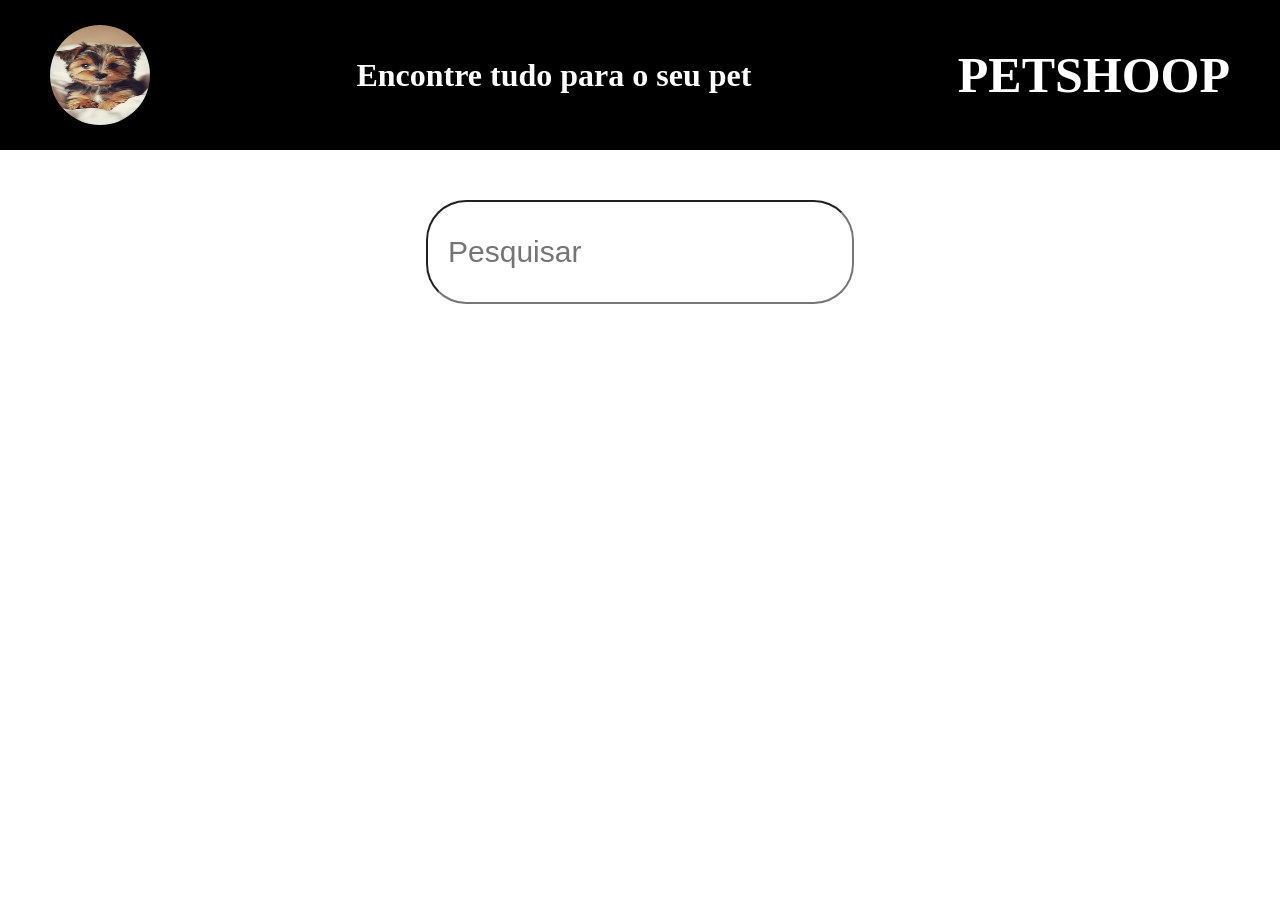
==== Aula_06/index.html @ faa31de3 "aula 06" ====
<!DOCTYPE html>
<html lang="pt-BR">
<head>
    <meta charset="UTF-8">
    <link rel="stylesheet" href="./styles.css">
    <title>Aula 06</title>
</head>

<body>
    <header class="menu">
        <img src="./img/filhote.png" alt="">

        <h1>Encontre tudo para o seu pet</h1>

        <p>Petshoop</p>
    </header>

    <div class="campo-pesquisa">
        <input type="text" placeholder="Pesquisar">
    </div>
    
</body>

</html>
---- Aula_06/styles.css ----
body{
    margin: 0px;
}

.menu{
    height: 50px;
    background-color: black;
    display: flex;
    justify-content: space-between;
    align-items: center;
    color: white;
    padding: 50px;

}
.menu img{
    width: 100px;
    height: 100px;
    border-radius: 100%;
}

.menu p {
    font-size: 50px;
    font-weight: bold;
    text-transform: uppercase;
}

.campo-pesquisa{
    height: 60px;
    display: flex;
    justify-content: center;
    margin-top: 50px;
}
.campo-pesquisa input {
    height: 60px;
    width: 30%;
    border-radius: 40px;
    font-size: 30px;
    padding: 20px;
}
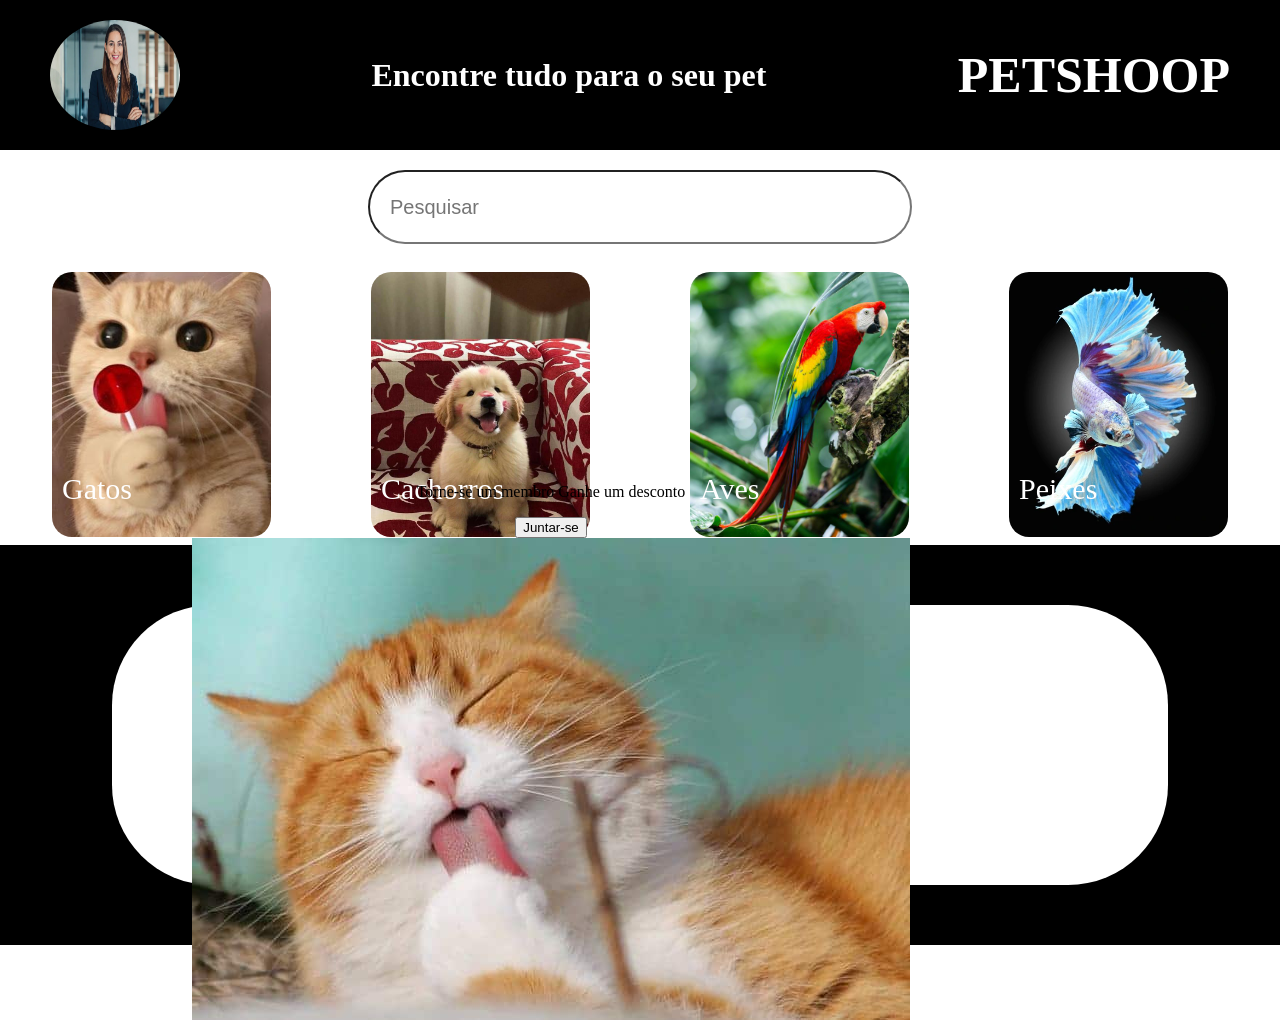
==== commit ac12902d: "aula 06" ====
--- a/Aula_06/index.html
+++ b/Aula_06/index.html
@@ -1,5 +1,6 @@
 <!DOCTYPE html>
 <html lang="pt-BR">
+
 <head>
     <meta charset="UTF-8">
     <link rel="stylesheet" href="./styles.css">
@@ -8,7 +9,7 @@
 
 <body>
     <header class="menu">
-        <img src="./img/filhote.png" alt="">
+        <img src="./img/image.webp" alt="">
 
         <h1>Encontre tudo para o seu pet</h1>
 
@@ -16,9 +17,38 @@
     </header>
 
     <div class="campo-pesquisa">
-        <input type="text" placeholder="Pesquisar">
+        <!-- <input type="text" placeholder="Pesquisar"/> -->
+        <input type="text" placeholder="Pesquisar"/>
     </div>
-    
+
+    <div class="grupo-card">
+        <div class="card" style="background-image: url(./img/gato.jpg);">
+            <p>Gatos</p>
+        </div>
+        <div class="card" style="background-image: url(./img/cachorro.jpg);">
+            <p>Cachorros</p>
+        </div>
+        <div class="card" style="background-image: url(./img/arara.jpg);">
+            <p>Aves</p>
+        </div>
+        <div class="card" style="background-image: url(./img/peixe.webp);">
+            <p>Peixes</p>
+        </div>
+    </div>
+
+    <div class="banner">
+        <div class="card-banner">
+            <div class="card-esquerdo">
+            <p>Torne-se um membro Ganhe um desconto</p>
+            <button type="button">Juntar-se</button>
+        <div>
+            <div class="card-direito"></div>
+            <img src="./img/gato-laranja.jpg" alt="">
+        </div>
+    </div>
+
+
+
 </body>
 
 </html>
--- a/Aula_06/styles.css
+++ b/Aula_06/styles.css
@@ -1,8 +1,8 @@
-body{
+body {
     margin: 0px;
 }
 
-.menu{
+.menu {
     height: 50px;
     background-color: black;
     display: flex;
@@ -12,9 +12,10 @@
     padding: 50px;
 
 }
-.menu img{
-    width: 100px;
-    height: 100px;
+
+.menu img {
+    width: 130px;
+    height: 110px;
     border-radius: 100%;
 }
 
@@ -24,16 +25,74 @@
     text-transform: uppercase;
 }
 
-.campo-pesquisa{
-    height: 60px;
+.campo-pesquisa {
     display: flex;
     justify-content: center;
-    margin-top: 50px;
+    margin-top: 20px;
 }
+
 .campo-pesquisa input {
-    height: 60px;
-    width: 30%;
+    height: 30px;
+    width: 500px;
+    border-radius: 200px;
+    font-size: 20px;
+    padding: 20px;
+}
+
+.grupo-card {
+    display: flex;
+    justify-content: center;
+    margin-top: 20px;
+}
+
+.card {
+    width: 219px;
+    height: 265px;
+    border-radius: 20px;
+    margin: 8px 50px 8px 50px;
+    background-size: cover;
+    background-position: center;
+    cursor: pointer;
+}
+
+.card p {
+    color: white;
+    font-size: 30px;
+    margin: 200px 0px 0px 10px;
+}
+
+.banner {
+    background-color: black;
+    height: 400px;
+    width: 100%;
+    display: flex;
+    justify-content: center;
+    align-items: center;
+}
+
+.card-banner {
+    background-color: white;
+    height: 200px;
+    width: 70%;
+    padding: 40px 80px;
+    border-radius: 100px;
+    display: flex;
+    justify-content: space-between;
+    align-items: center;
+}
+
+.card-esquerdo {
+    text-align: center;
+}
+
+.card-direito {
+    background-image: url(./img/gato-laranja.jpg);
+    background-image: cover;
+    background-position: center;
+    width: 50%;
+    height: 100%;
     border-radius: 40px;
-    font-size: 30px;
-    padding: 20px;
+
+    
+
 }
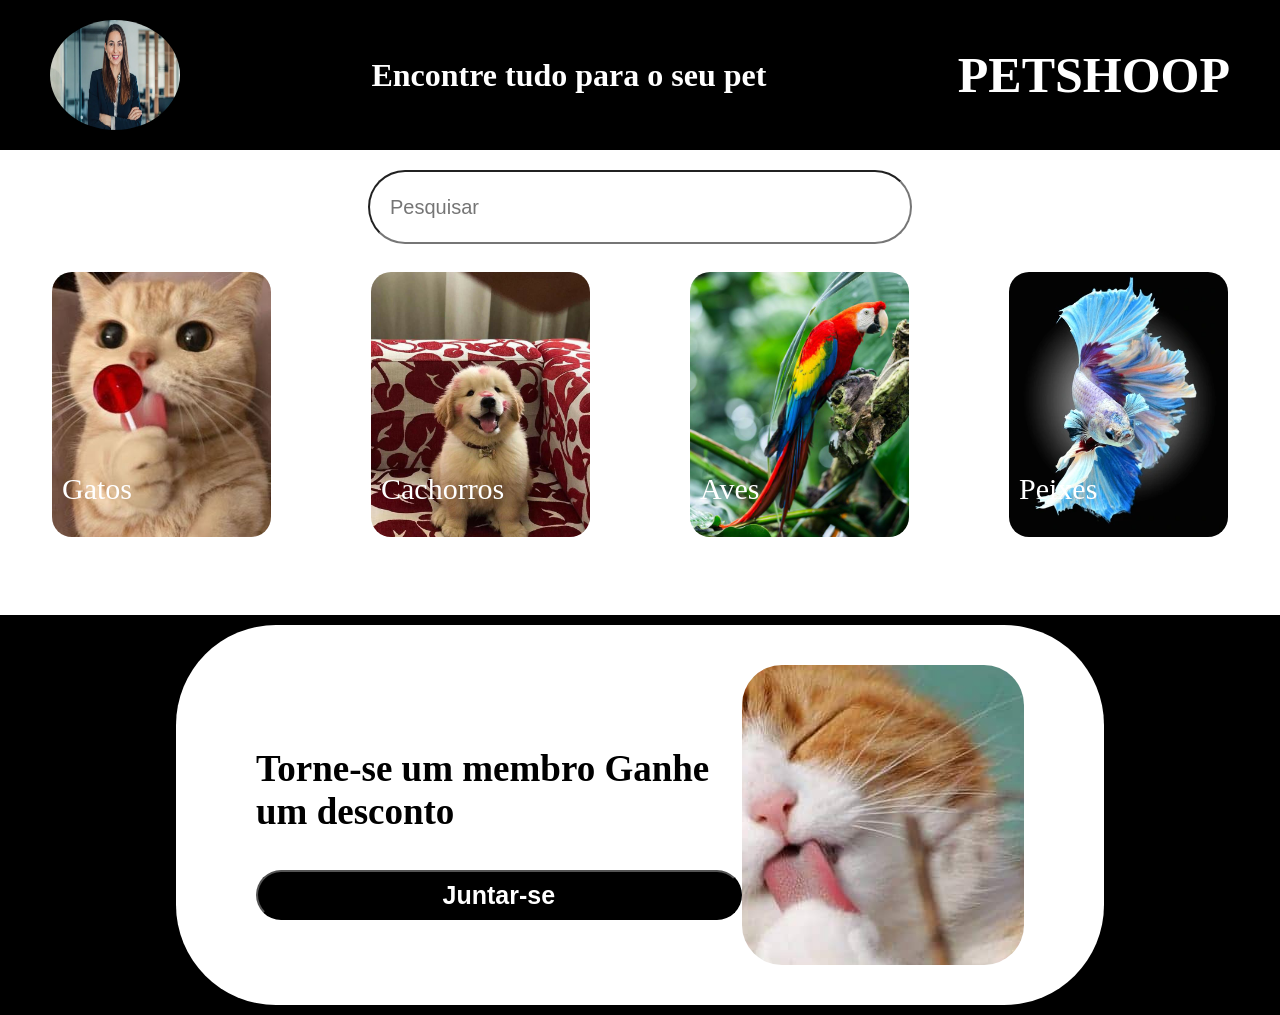
==== commit e1aeaab8: "Aula 06" ====
--- a/Aula_06/index.html
+++ b/Aula_06/index.html
@@ -18,7 +18,7 @@
 
     <div class="campo-pesquisa">
         <!-- <input type="text" placeholder="Pesquisar"/> -->
-        <input type="text" placeholder="Pesquisar"/>
+        <input type="text" placeholder="Pesquisar" />
     </div>
 
     <div class="grupo-card">
@@ -39,11 +39,12 @@
     <div class="banner">
         <div class="card-banner">
             <div class="card-esquerdo">
-            <p>Torne-se um membro Ganhe um desconto</p>
-            <button type="button">Juntar-se</button>
-        <div>
+                <p>Torne-se um membro Ganhe um desconto</p>
+                <button type="button">Juntar-se</button>
+            </div>
+
             <div class="card-direito"></div>
-            <img src="./img/gato-laranja.jpg" alt="">
+            <!-- <img src="./img/gato-laranja.jpg" alt=""> -->
         </div>
     </div>
 
--- a/Aula_06/styles.css
+++ b/Aula_06/styles.css
@@ -65,6 +65,7 @@
     background-color: black;
     height: 400px;
     width: 100%;
+    margin-top: 70px;
     display: flex;
     justify-content: center;
     align-items: center;
@@ -72,18 +73,31 @@
 
 .card-banner {
     background-color: white;
-    height: 200px;
-    width: 70%;
+    height: 300px;
+    width: 60%;
     padding: 40px 80px;
     border-radius: 100px;
     display: flex;
-    justify-content: space-between;
+    justify-content: space-around;
     align-items: center;
 }
 
-.card-esquerdo {
-    text-align: center;
+.card-esquerdo p {
+    font-size: 37px;
+    font-weight: bold;
 }
+
+.card-esquerdo button {
+    width: 100%;
+    height: 50px;
+    border-radius: 50px;
+    background-color: black;
+    color: white;
+    font-size: 25px;
+    cursor: pointer;
+    font-weight: bold;
+}
+
 
 .card-direito {
     background-image: url(./img/gato-laranja.jpg);
@@ -92,7 +106,4 @@
     width: 50%;
     height: 100%;
     border-radius: 40px;
-
-    
-
 }
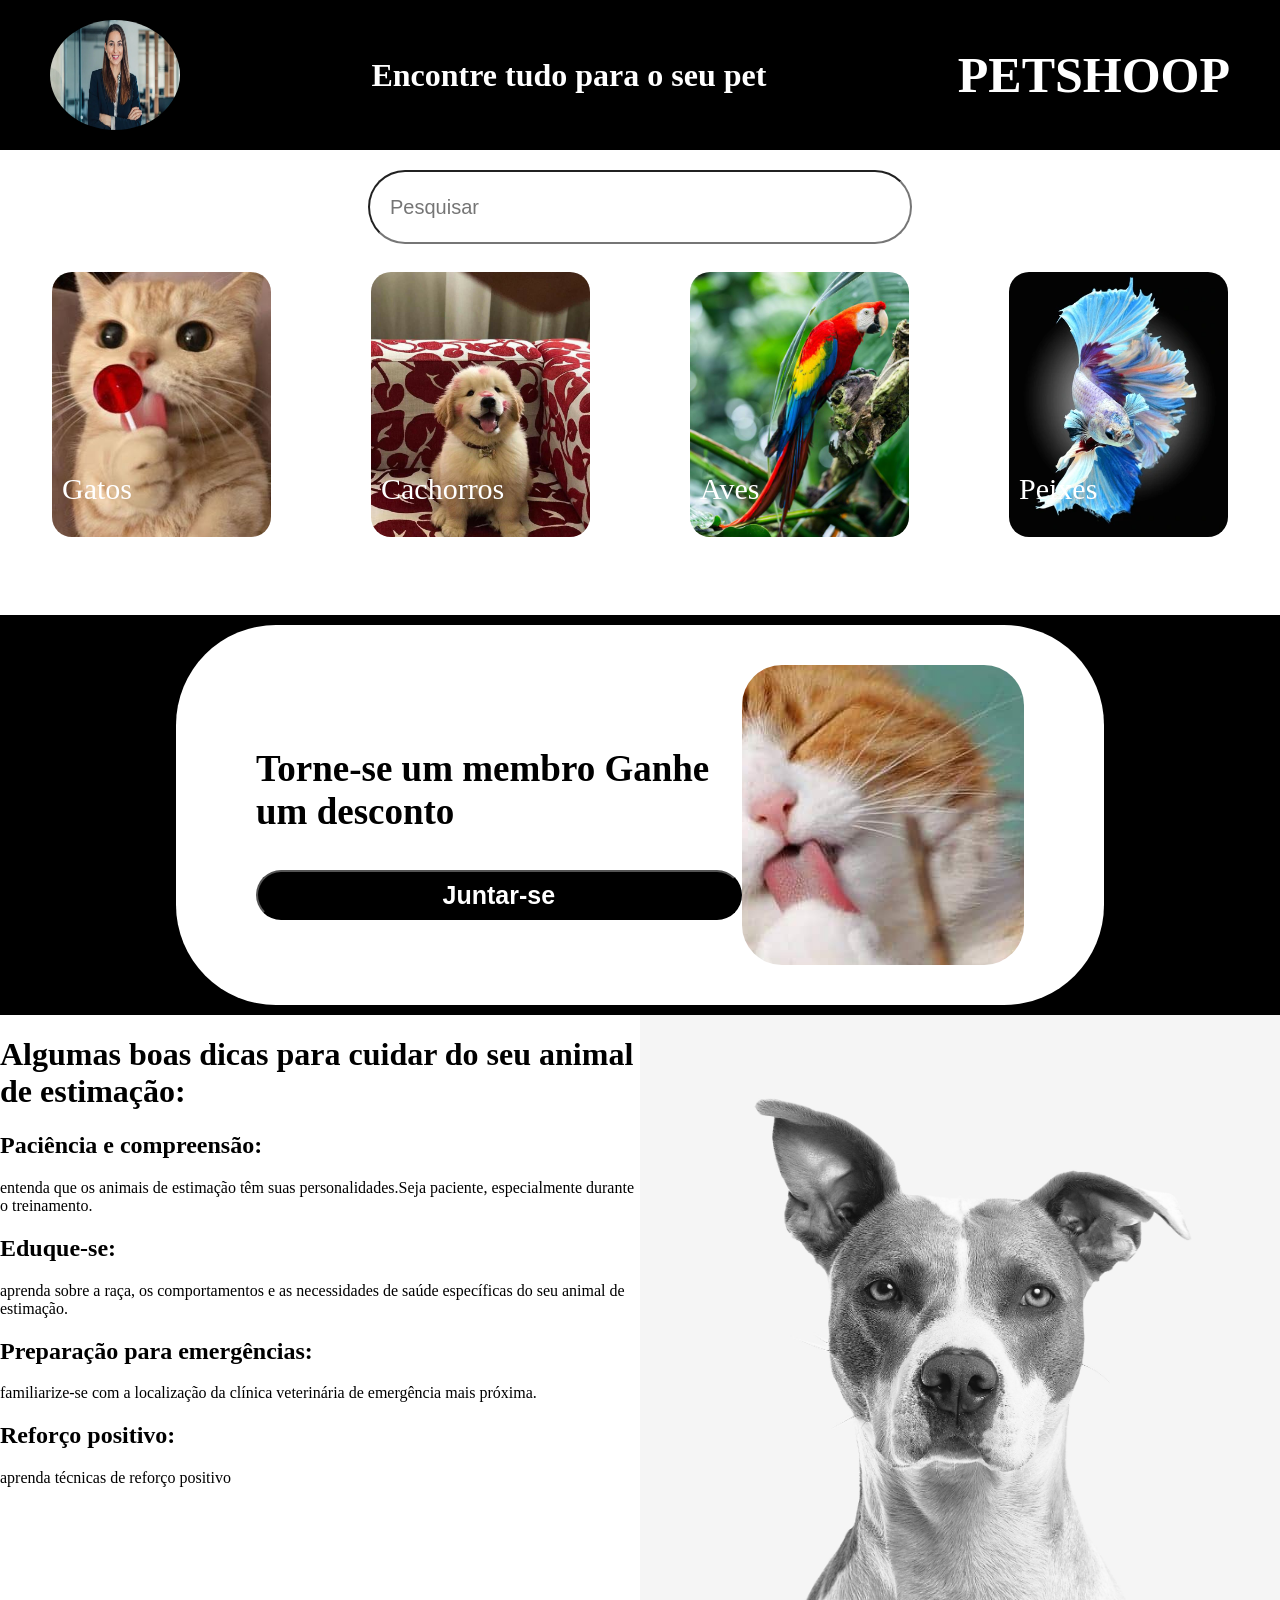
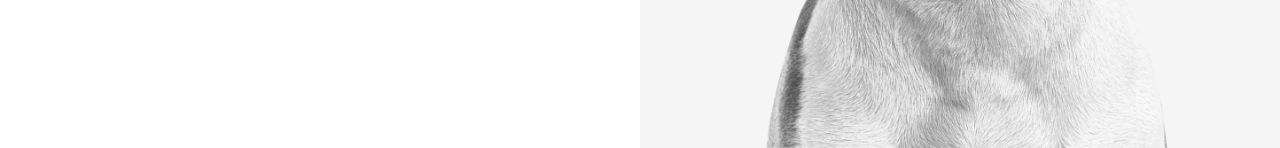
==== commit 1514913b: "aula 06" ====
--- a/Aula_06/index.html
+++ b/Aula_06/index.html
@@ -48,6 +48,26 @@
         </div>
     </div>
 
+    <div class="grupo-dicas">
+        <div class="dica">
+            <h1>Algumas boas dicas para cuidar do seu animal de estimação:</h1>
+            
+            <h2>Paciência e compreensão:</h2>
+            <p>entenda que os animais de estimação têm suas personalidades.Seja paciente, especialmente durante o treinamento.</p>
+
+            <h2>Eduque-se:</h2>
+            <p>aprenda sobre a raça, os comportamentos e as necessidades de saúde específicas do seu animal de estimação.</p>
+
+            <h2>Preparação para emergências:</h2>
+            <p>familiarize-se com a localização da clínica veterinária de emergência mais próxima.</p>
+
+            <h2>Reforço positivo:</h2>
+            <p>aprenda técnicas de reforço positivo</p>
+            </div>
+
+        <img src="./img/cachorroo.jpg" alt="">
+    </div>
+
 
 
 </body>
--- a/Aula_06/styles.css
+++ b/Aula_06/styles.css
@@ -106,4 +106,37 @@
     width: 50%;
     height: 100%;
     border-radius: 40px;
+}
+
+.grupo-dicas {
+    display: flex;
+    width: 100%;
+}
+
+.dicas {
+    width: 50%;
+
+}
+
+.grupo-dicas img {
+    width: 50%;
+}
+
+.dicas {
+    padding: 50px;
+}
+
+.dicas h1 {
+    font-size: 31px;
+    font-weight: bold;
+}
+
+.dicas h2 {
+    font-size: 28px;
+    font-weight: bold;
+    color: black;
+}
+
+.dicas p {
+    font-size: 20px;
 }
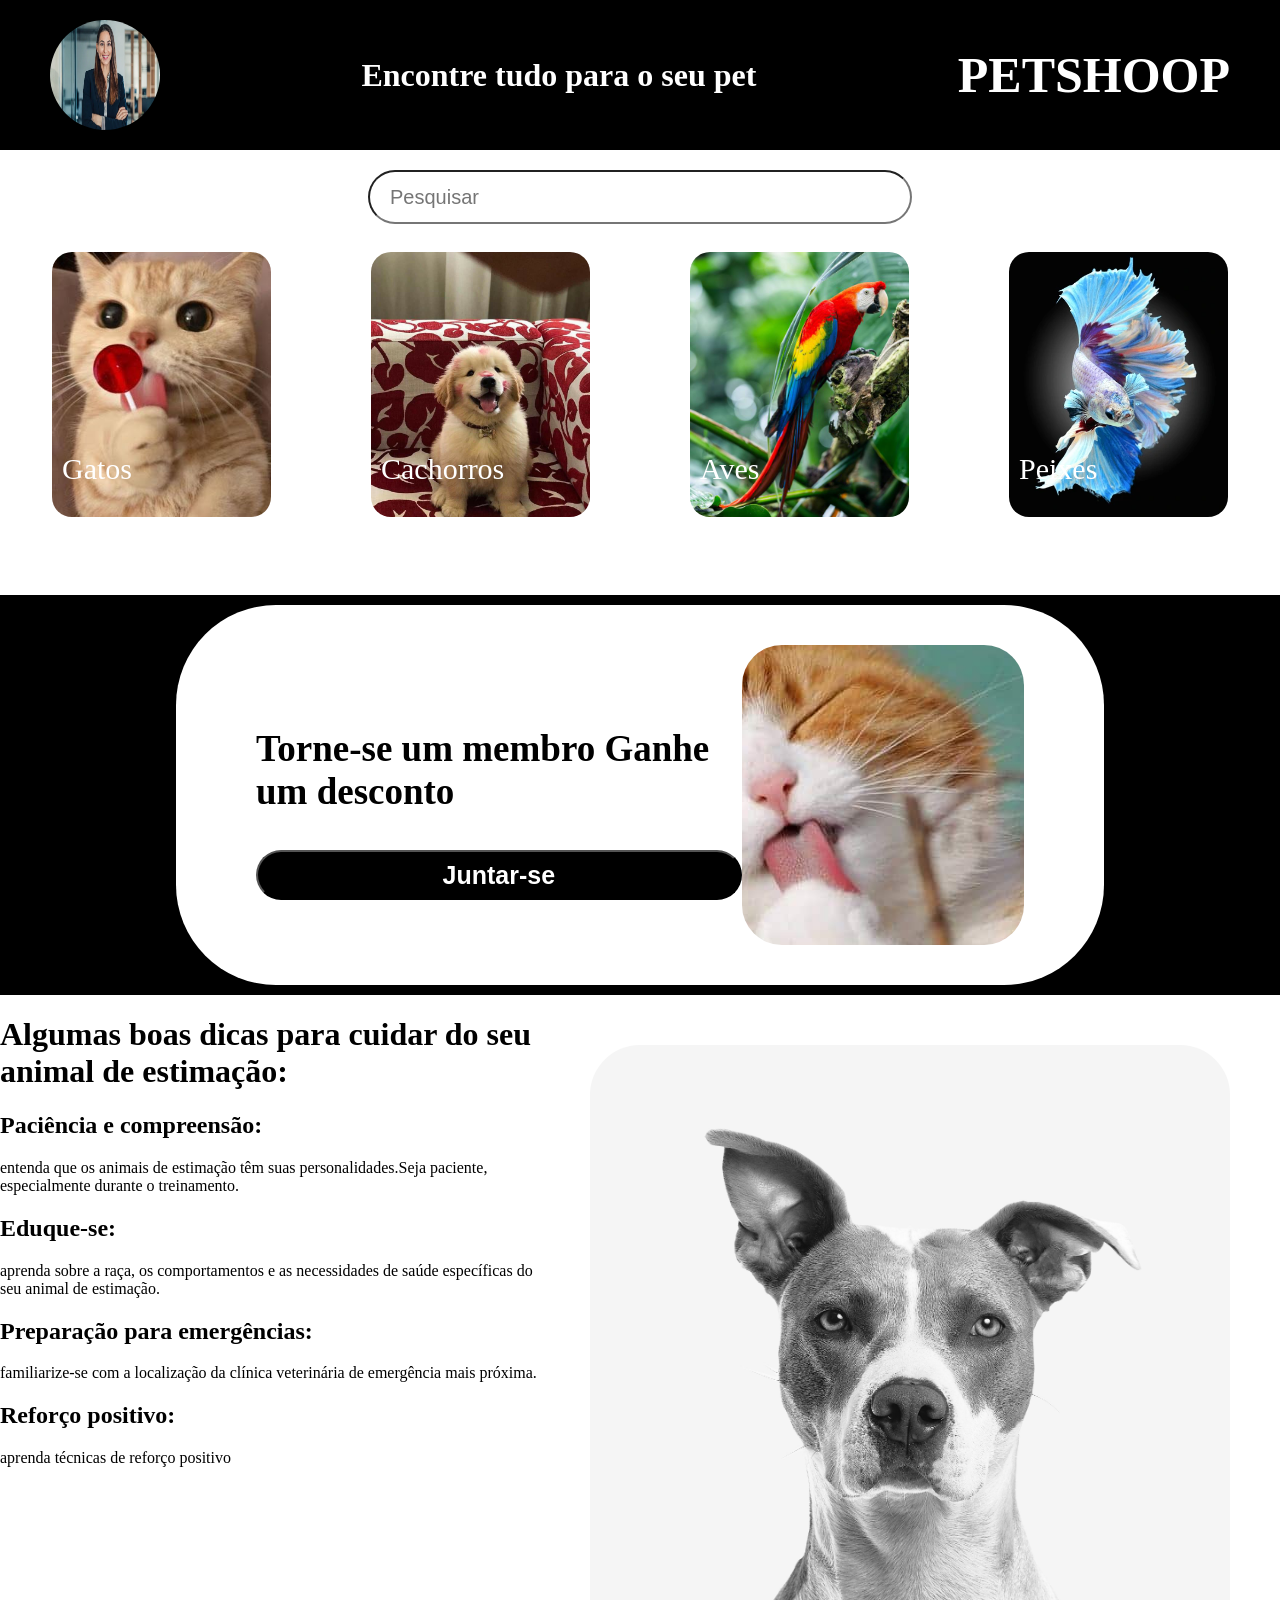
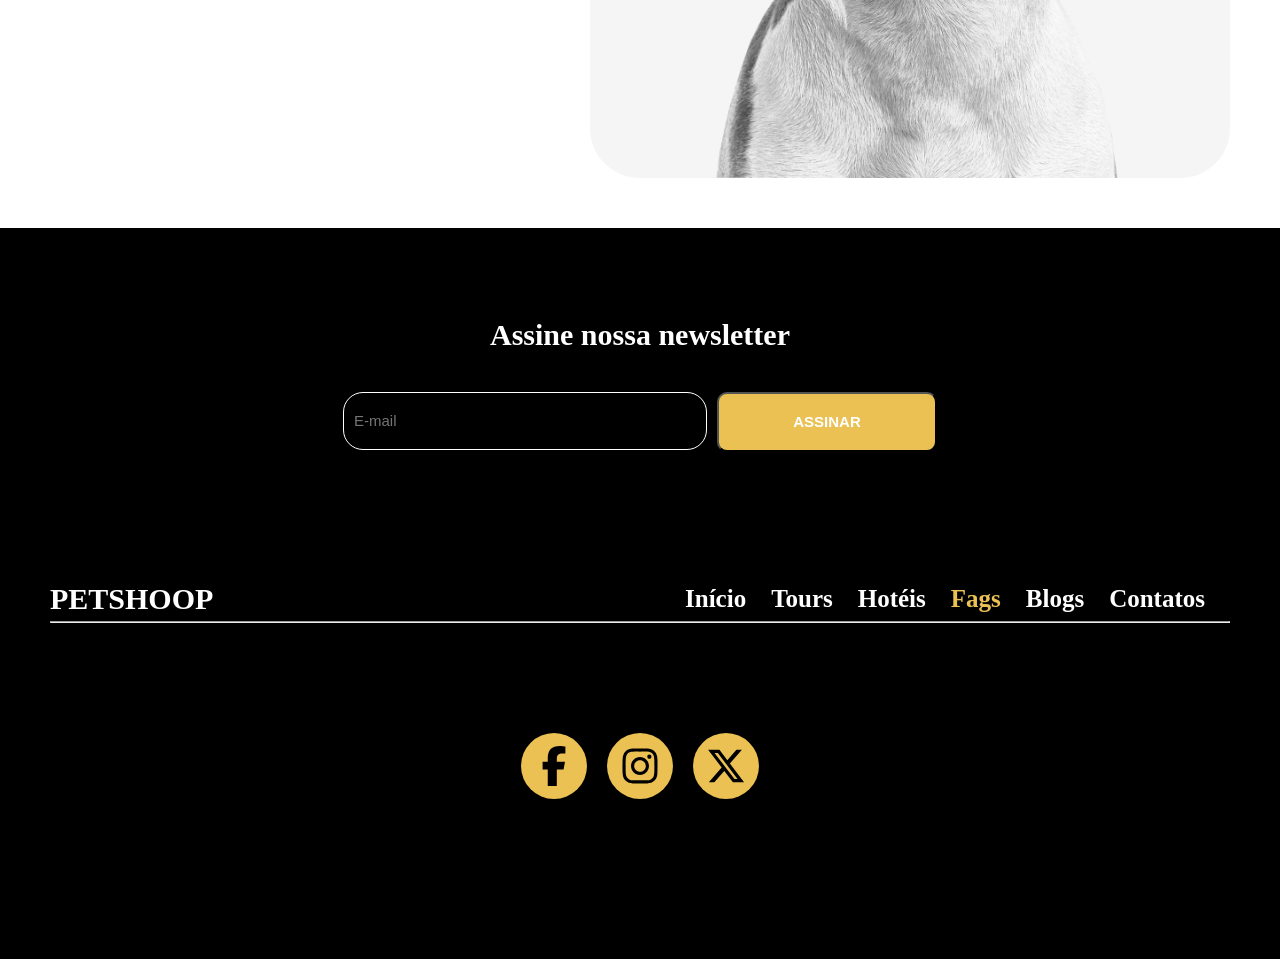
==== commit e7ee2055: "aula 06" ====
--- a/Aula_06/index.html
+++ b/Aula_06/index.html
@@ -36,6 +36,7 @@
         </div>
     </div>
 
+
     <div class="banner">
         <div class="card-banner">
             <div class="card-esquerdo">
@@ -48,25 +49,84 @@
         </div>
     </div>
 
+
     <div class="grupo-dicas">
         <div class="dica">
             <h1>Algumas boas dicas para cuidar do seu animal de estimação:</h1>
-            
+
             <h2>Paciência e compreensão:</h2>
-            <p>entenda que os animais de estimação têm suas personalidades.Seja paciente, especialmente durante o treinamento.</p>
+            <p>entenda que os animais de estimação têm suas personalidades.Seja paciente, especialmente durante o
+                treinamento.</p>
 
             <h2>Eduque-se:</h2>
-            <p>aprenda sobre a raça, os comportamentos e as necessidades de saúde específicas do seu animal de estimação.</p>
+            <p>aprenda sobre a raça, os comportamentos e as necessidades de saúde específicas do seu animal de
+                estimação.</p>
 
             <h2>Preparação para emergências:</h2>
             <p>familiarize-se com a localização da clínica veterinária de emergência mais próxima.</p>
 
             <h2>Reforço positivo:</h2>
             <p>aprenda técnicas de reforço positivo</p>
-            </div>
+        </div>
 
         <img src="./img/cachorroo.jpg" alt="">
     </div>
+
+
+    <div class="rodape">
+        <div class="titulo">
+            <p>Assine nossa newsletter</p>
+        </div>
+        <div class="campo-email">
+            <input type="text" placeholder="E-mail">
+            <button>Assinar</button>
+        </div>
+
+        <div class="menu-rodape">
+            <p>Petshoop</p>
+            <ul>
+                <li>Início</li>
+                <li>Tours</li>
+                <li>Hotéis</li>
+                <li id="selecionado">Fags</li>
+                <li>Blogs</li>
+                <li>Contatos</li>
+            </ul>
+        </div>
+
+        <hr>
+
+        <div class="redes-social">
+            <div class="item-social">
+                <svg xmlns="http://www.w3.org/2000/svg"
+                    viewBox="0 0 640 640">
+                    <path
+                        d="M240 363.3L240 576L356 576L356 363.3L442.5 363.3L460.5 265.5L356 265.5L356 230.9C356 179.2 376.3 159.4 428.7 159.4C445 159.4 458.1 159.8 465.7 160.6L465.7 71.9C451.4 68 416.4 64 396.2 64C289.3 64 240 114.5 240 223.4L240 265.5L174 265.5L174 363.3L240 363.3z" />
+                </svg>
+
+            </div>
+
+            <div class="item-social">
+                <svg xmlns="http://www.w3.org/2000/svg" 
+                    viewBox="0 0 640 640">
+                    <path 
+                    d="M320.3 205C256.8 204.8 205.2 256.2 205 319.7C204.8 383.2 256.2 434.8 319.7 435C383.2 435.2 434.8 383.8 435 320.3C435.2 256.8 383.8 205.2 320.3 205zM319.7 245.4C360.9 245.2 394.4 278.5 394.6 319.7C394.8 360.9 361.5 394.4 320.3 394.6C279.1 394.8 245.6 361.5 245.4 320.3C245.2 279.1 278.5 245.6 319.7 245.4zM413.1 200.3C413.1 185.5 425.1 173.5 439.9 173.5C454.7 173.5 466.7 185.5 466.7 200.3C466.7 215.1 454.7 227.1 439.9 227.1C425.1 227.1 413.1 215.1 413.1 200.3zM542.8 227.5C541.1 191.6 532.9 159.8 506.6 133.6C480.4 107.4 448.6 99.2 412.7 97.4C375.7 95.3 264.8 95.3 227.8 97.4C192 99.1 160.2 107.3 133.9 133.5C107.6 159.7 99.5 191.5 97.7 227.4C95.6 264.4 95.6 375.3 97.7 412.3C99.4 448.2 107.6 480 133.9 506.2C160.2 532.4 191.9 540.6 227.8 542.4C264.8 544.5 375.7 544.5 412.7 542.4C448.6 540.7 480.4 532.5 506.6 506.2C532.8 480 541 448.2 542.8 412.3C544.9 375.3 544.9 264.5 542.8 227.5zM495 452C487.2 471.6 472.1 486.7 452.4 494.6C422.9 506.3 352.9 503.6 320.3 503.6C287.7 503.6 217.6 506.2 188.2 494.6C168.6 486.8 153.5 471.7 145.6 452C133.9 422.5 136.6 352.5 136.6 319.9C136.6 287.3 134 217.2 145.6 187.8C153.4 168.2 168.5 153.1 188.2 145.2C217.7 133.5 287.7 136.2 320.3 136.2C352.9 136.2 423 133.6 452.4 145.2C472 153 487.1 168.1 495 187.8C506.7 217.3 504 287.3 504 319.9C504 352.5 506.7 422.6 495 452z"/>
+                </svg>
+
+            </div>
+
+            <div class="item-social">
+                <svg xmlns="http://www.w3.org/2000/svg"
+                 viewBox="0 0 640 640">
+                    <path
+                     d="M453.2 112L523.8 112L369.6 288.2L551 528L409 528L297.7 382.6L170.5 528L99.8 528L264.7 339.5L90.8 112L236.4 112L336.9 244.9L453.2 112zM428.4 485.8L467.5 485.8L215.1 152L173.1 152L428.4 485.8z"/>
+                </svg>
+
+            </div>
+
+        </div>
+    </div>
+
 
 
 
--- a/Aula_06/styles.css
+++ b/Aula_06/styles.css
@@ -14,7 +14,7 @@
 }
 
 .menu img {
-    width: 130px;
+    width: 110px;
     height: 110px;
     border-radius: 100%;
 }
@@ -32,7 +32,7 @@
 }
 
 .campo-pesquisa input {
-    height: 30px;
+    height: 10px;
     width: 500px;
     border-radius: 200px;
     font-size: 20px;
@@ -113,13 +113,14 @@
     width: 100%;
 }
 
-.dicas {
-    width: 50%;
-
+.grupo-dicas {
+    width: 100%;
 }
 
 .grupo-dicas img {
     width: 50%;
+    padding: 50px;
+    border-radius: 100px;
 }
 
 .dicas {
@@ -139,4 +140,100 @@
 
 .dicas p {
     font-size: 20px;
-}+}
+
+.rodape {
+    background-color: black;
+    padding: 50px;
+}
+
+.titulo {
+    color: white;
+    font-size: 30px;
+    font-weight: bold;
+    text-align: center;
+    margin-top: 40px;
+}
+
+.campo-email {
+    display: flex;
+    justify-content: center;
+    height: 60px;
+    margin-top: 40px;
+}
+
+.campo-email input {
+    height: 90%;
+    width: 350px;
+    border-radius: 20px;
+    background-color: transparent;
+    font-size: 15px;
+    color: white;
+    border: 1px solid white;
+    padding-left: 10px;
+}
+
+.campo-email button {
+    background-color: #ebc154;
+    width: 220px;
+    margin-left: 10px;
+    font-size: 15px;
+    color: white;
+    font-weight: bold;
+    text-transform: uppercase;
+    border-radius: 10px;
+}
+
+.menu-rodape {
+    display: flex;
+    justify-content: space-between;
+    align-items: center;
+    color: white;
+    margin-top: 100px;
+}
+
+.menu-rodape p {
+    font-size: 30px;
+    font-weight: bold;
+    text-transform: uppercase;
+}
+
+.menu-rodape ul {
+    display: flex;
+    list-style-type: none;
+    font-size: 25px;
+    font-weight: bold;
+}
+
+.menu-rodape li {
+    margin-right: 25px;
+}
+
+#selecionado {
+    color: #ebc154;
+}
+
+.rodape hr {
+    margin-top: -25px;
+}
+
+.redes-social {
+    display: flex;
+    justify-content: center;
+    align-items: center;
+    margin: 100px;
+}
+
+.item-social {
+    width: 50px;
+    height: 50px;
+    border-radius: 100%;
+    background-color: #ebc154;
+    margin: 10px;
+    cursor: pointer;
+    padding: 8px;
+}
+
+
+
+
